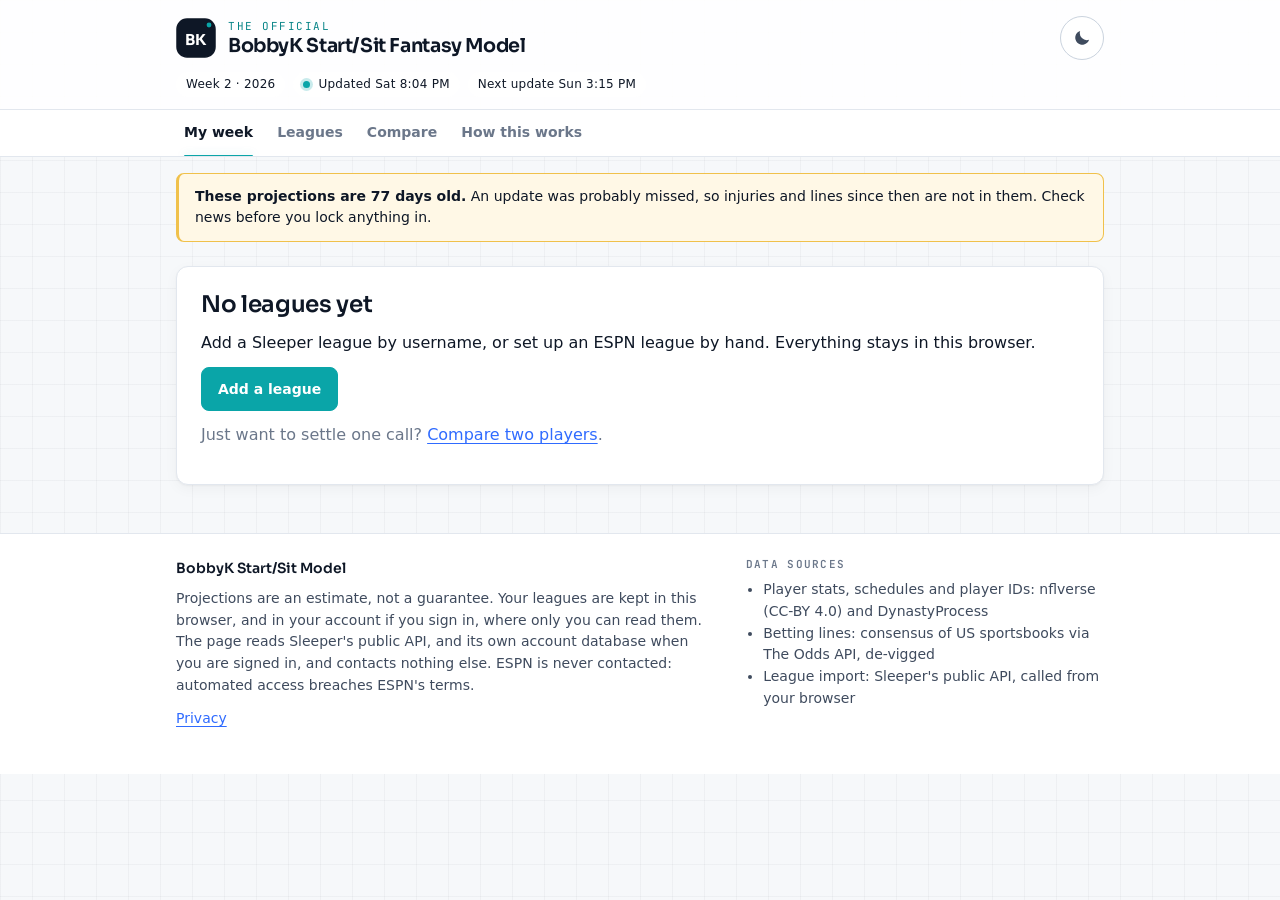
==== index.html @ d26a7072 "Projections for 2026 week 2 (2026-09-19T20:04:59Z)" ====
<!doctype html>
<html lang="en" data-theme="light">
<head>
<meta charset="utf-8">
<meta name="viewport" content="width=device-width, initial-scale=1">
<meta name="description" content="Start/sit calls for your fantasy lineup from the BobbyK Start/Sit Model, scored with your league's own settings.">
<meta name="theme-color" content="#F6F8FA">
<title>BobbyK Start/Sit Model</title>
<script src="theme.js?v=cae3276f67"></script>
<link rel="stylesheet" href="style.css?v=84d3b8c62e">
</head>
<body>
<a class="skip" href="#main">Skip to content</a>
<header class="site-header">
  <div class="wrap header-top">
    <a class="brand" href="./" aria-label="The Official BobbyK Start/Sit Fantasy Model - home">
      <svg class="mark" viewBox="0 0 40 40" aria-hidden="true" focusable="false">
        <rect x="1" y="1" width="38" height="38" rx="10" class="mark-plate"/>
        <text x="19" y="26.5" text-anchor="middle" class="mark-text">BK</text>
        <circle cx="33" cy="7" r="2.4" class="mark-dot"/>
      </svg>
      <span class="brand-text">
        <span class="brand-kicker">The Official</span>
        <span class="brand-name">BobbyK Start/Sit Fantasy Model</span>
      </span>
    </a>
    <button type="button" id="theme-toggle" class="icon-btn" data-action="toggle-theme" aria-label="Switch to dark theme" aria-pressed="false">
      <svg class="icon icon-moon" viewBox="0 0 24 24" aria-hidden="true" focusable="false"><path d="M20.5 14.2A8.5 8.5 0 0 1 9.8 3.5a8.5 8.5 0 1 0 10.7 10.7Z"/></svg>
      <svg class="icon icon-sun" viewBox="0 0 24 24" aria-hidden="true" focusable="false"><circle cx="12" cy="12" r="4.2"/><path d="M12 2.5v2.2M12 19.3v2.2M2.5 12h2.2M19.3 12h2.2M5.3 5.3l1.6 1.6M17.1 17.1l1.6 1.6M5.3 18.7l1.6-1.6M17.1 6.9l1.6-1.6"/></svg>
    </button>
  </div>
  <div class="wrap header-data">
    <div class="status-row">
      <p id="week" class="chip chip-week">Loading&hellip;</p>
      <p id="meta" class="meta"></p>
    </div>
    <div id="accuracy"></div>
    <div id="account" class="account" aria-live="polite"></div>
  </div>
  <nav class="tabs" aria-label="Sections">
    <div class="wrap tabs-inner">
      <button type="button" data-view="week" aria-current="page">My week</button>
      <button type="button" data-view="leagues" aria-current="false">Leagues</button>
      <button type="button" data-view="compare" aria-current="false">Compare</button>
      <button type="button" data-view="how" aria-current="false">How this works</button>
    </div>
  </nav>
</header>

<div class="wrap">
  <div id="stale-banner" class="notice notice-warn" role="status" hidden></div>
  <div id="sample-banner" class="notice notice-warn sample-banner" role="status" hidden>
    <strong>Sample data.</strong> This week's projections file is not published yet, so everything below uses invented numbers. Do not set a lineup from it.
  </div>
  <main id="main" tabindex="-1">
    <noscript><div class="notice notice-bad">This page needs JavaScript: every calculation runs in your browser.</div></noscript>
  </main>
</div>

<footer class="site-footer">
  <div class="wrap footer-grid">
    <div>
      <p class="footer-brand">BobbyK Start/Sit Model</p>
      <p>Projections are an estimate, not a guarantee. Your leagues are kept in this browser, and in your account if you sign in, where only you can read them. The page reads Sleeper's public API, and its own account database when you are signed in, and contacts nothing else. ESPN is never contacted: automated access breaches ESPN's terms.</p>
      <p><a href="privacy.html">Privacy</a></p>
    </div>
    <div>
      <h2 class="footer-head">Data sources</h2>
      <ul id="attribution" class="attribution"></ul>
    </div>
  </div>
</footer>
<script src="supabase.js?v=73964228a2"></script>
<script src="screenshot-import.js?v=59974bf2cd"></script>
<script src="app.js?v=fb5c510fed"></script>
</body>
</html>
---- style.css ----
/* The Official BobbyK Start/Sit Fantasy Model.
 *
 * A data provider's page: quiet grey-white ground, white instrument panels, navy ink, one electric
 * teal accent and a data blue for links. Futurism is kept to the undertone - a monospaced face for
 * every number, hairline rules, a faint teal glow on what is active - so the page reads as
 * professional first.
 *
 * Light is the default. Dark is a choice (the header toggle, saved to the device and to a signed-in
 * account), so the dark palette is keyed on [data-theme="dark"], not on the operating system.
 * Components read tokens only; a colour never lives inside a theme block. */

@font-face {
  font-family: "Sora";
  src: url("fonts/sora-latin-wght-normal.woff2") format("woff2");
  font-weight: 100 800;
  font-style: normal;
  font-display: swap;
}
@font-face {
  font-family: "JetBrains Mono";
  src: url("fonts/jetbrains-mono-latin-400-normal.woff2") format("woff2");
  font-weight: 400;
  font-style: normal;
  font-display: swap;
}
@font-face {
  font-family: "JetBrains Mono";
  src: url("fonts/jetbrains-mono-latin-600-normal.woff2") format("woff2");
  font-weight: 600;
  font-style: normal;
  font-display: swap;
}

:root {
  --ground: #f6f8fa;
  --ground-grid: rgba(14, 23, 38, 0.035);
  --surface: #ffffff;
  --surface-2: #f0f3f7;
  --surface-3: #e7ecf2;
  --ink: #0e1726;
  --ink-2: #3f4b5e;
  --ink-3: #6b778a;
  --rule: #e2e7ee;
  --rule-strong: #cad3de;
  --accent: #0aa5a8;
  --accent-strong: #078487;
  --accent-ink: #ffffff;
  --accent-soft: #e2f6f6;
  --glow: rgba(10, 165, 168, 0.22);
  --link: #2f6bff;
  --focus: #2f6bff;
  --shadow: 0 1px 2px rgba(14, 23, 38, 0.04), 0 4px 14px rgba(14, 23, 38, 0.04);

  --clear: #067d80;   --clear-bg: #e2f6f6;
  --lean: #2456d6;    --lean-bg: #e8eeff;
  --thin: #8a5d00;    --thin-bg: #fff3d6;
  --level: #556175;   --level-bg: #eef1f5;
  --forced: #5b49c2;  --forced-bg: #efebff;

  --inj-q: #8a5d00;   --inj-q-bg: #fff3d6;
  --inj-out: #b3261e; --inj-out-bg: #fdeceb;

  --warn-bg: #fff8e6; --warn-rule: #f0c14b;
  --bad-bg: #fdeeed;  --bad-rule: #e58a83;
  --ok-bg: #e6f7f5;   --ok-rule: #5cc9c0;

  --font: system-ui, -apple-system, "Segoe UI", Roboto, "Helvetica Neue", Arial, sans-serif;
  --display: "Sora", var(--font);
  --mono: "JetBrains Mono", ui-monospace, "SF Mono", "Cascadia Mono", Consolas, monospace;

  /* Type scale, 1.2 on a 16px base. */
  --t-2xs: 0.6875rem;
  --t-xs: 0.75rem;
  --t-sm: 0.875rem;
  --t-md: 1rem;
  --t-lg: 1.2rem;
  --t-xl: 1.44rem;
  --t-2xl: 1.728rem;

  --s-1: 0.25rem;
  --s-2: 0.5rem;
  --s-3: 0.75rem;
  --s-4: 1rem;
  --s-5: 1.5rem;
  --s-6: 2rem;

  --radius: 12px;
  --radius-sm: 8px;
}

:root[data-theme="dark"] {
  --ground: #0a111d;
  --ground-grid: rgba(120, 180, 220, 0.045);
  --surface: #0f1827;
  --surface-2: #142033;
  --surface-3: #1a2940;
  --ink: #e6edf6;
  --ink-2: #aab7c9;
  --ink-3: #7d8ba1;
  --rule: #1d2a3e;
  --rule-strong: #2b3b55;
  --accent: #23c4c7;
  --accent-strong: #4fd6d8;
  --accent-ink: #04161a;
  --accent-soft: #0c2c33;
  --glow: rgba(35, 196, 199, 0.28);
  --link: #7fa6ff;
  --focus: #7fa6ff;
  --shadow: 0 1px 2px rgba(0, 0, 0, 0.3), 0 6px 18px rgba(0, 0, 0, 0.25);

  --clear: #5fdcde;   --clear-bg: #0c2c33;
  --lean: #93b2ff;    --lean-bg: #15244a;
  --thin: #f0c870;    --thin-bg: #2d2410;
  --level: #aab7c9;   --level-bg: #182436;
  --forced: #b8a9ff;  --forced-bg: #231d45;

  --inj-q: #f0c870;   --inj-q-bg: #2d2410;
  --inj-out: #ff9d95; --inj-out-bg: #3a1614;

  --warn-bg: #251f0e; --warn-rule: #6b5419;
  --bad-bg: #2c1413;  --bad-rule: #7a302a;
  --ok-bg: #0c2624;   --ok-rule: #1f6f69;
}

*, *::before, *::after { box-sizing: border-box; }

html { -webkit-text-size-adjust: 100%; }

body {
  margin: 0;
  background-color: var(--ground);
  /* A hairline grid, barely there: the one texture on the page. */
  background-image:
    linear-gradient(var(--ground-grid) 1px, transparent 1px),
    linear-gradient(90deg, var(--ground-grid) 1px, transparent 1px);
  background-size: 32px 32px;
  color: var(--ink);
  font-family: var(--font);
  font-size: var(--t-md);
  line-height: 1.55;
  overflow-wrap: break-word;
}

.wrap {
  max-width: 60rem;
  margin: 0 auto;
  padding-inline: var(--s-4);
}

h1, h2, h3, h4 {
  font-family: var(--display);
  line-height: 1.2;
  margin: 0;
  letter-spacing: -0.015em;
  text-wrap: balance;
}
h1 { font-size: var(--t-2xl); font-weight: 650; }
h2 { font-size: var(--t-xl); font-weight: 600; }
h3 { font-size: var(--t-lg); font-weight: 600; }
h4 { font-size: var(--t-md); font-weight: 600; margin-top: var(--s-5); margin-bottom: var(--s-2); }
p { margin: 0 0 var(--s-3); }
code, .mono { font-family: var(--mono); font-size: 0.88em; }

a { color: var(--link); text-underline-offset: 0.18em; }
a:hover { text-decoration-thickness: 2px; }

.num { font-family: var(--mono); font-variant-numeric: tabular-nums; letter-spacing: -0.01em; }
.muted { color: var(--ink-3); }
.small { font-size: var(--t-sm); }
.strong { font-weight: 650; }

:focus-visible {
  outline: 2px solid var(--focus);
  outline-offset: 2px;
  border-radius: 4px;
}
#main:focus { outline: none; }

.skip {
  position: absolute;
  left: var(--s-2);
  top: -3rem;
  background: var(--surface);
  color: var(--ink);
  padding: var(--s-2) var(--s-3);
  border-radius: var(--radius-sm);
  z-index: 10;
}
.skip:focus { top: var(--s-2); }

/* ---- header ---- */

.site-header {
  background: color-mix(in srgb, var(--surface) 92%, transparent);
  border-bottom: 1px solid var(--rule);
}
.header-top {
  display: flex;
  align-items: center;
  justify-content: space-between;
  gap: var(--s-3);
  padding-top: var(--s-4);
}
.brand {
  display: inline-flex;
  align-items: center;
  gap: var(--s-3);
  color: var(--ink);
  text-decoration: none;
  min-width: 0;
}
.brand:hover .mark-plate { stroke: var(--accent); }
.mark { width: 2.5rem; height: 2.5rem; flex: none; }
.mark-plate { fill: var(--ink); stroke: var(--ink); stroke-width: 1.5; transition: stroke 0.2s ease; }
.mark-text {
  fill: var(--surface);
  font-family: var(--display);
  font-weight: 700;
  font-size: 15px;
  letter-spacing: -0.5px;
}
.mark-dot { fill: var(--accent); }
.brand-text { display: flex; flex-direction: column; min-width: 0; }
.brand-kicker {
  font-family: var(--mono);
  font-size: var(--t-2xs);
  letter-spacing: 0.14em;
  text-transform: uppercase;
  color: var(--accent-strong);
}
.brand-name {
  font-family: var(--display);
  font-weight: 650;
  font-size: var(--t-lg);
  letter-spacing: -0.02em;
  line-height: 1.15;
}

.icon-btn {
  appearance: none;
  flex: none;
  display: inline-grid;
  place-items: center;
  width: 44px;
  height: 44px;
  border-radius: 50%;
  border: 1px solid var(--rule-strong);
  background: var(--surface);
  color: var(--ink-2);
  cursor: pointer;
  transition: border-color 0.2s ease, box-shadow 0.2s ease, color 0.2s ease;
}
.icon-btn:hover { color: var(--accent-strong); border-color: var(--accent); box-shadow: 0 0 0 4px var(--glow); }
.icon { width: 20px; height: 20px; fill: none; stroke: currentColor; stroke-width: 1.8; stroke-linecap: round; }
.icon-moon { fill: currentColor; stroke: none; }
:root[data-theme="dark"] .icon-moon { display: none; }
:root:not([data-theme="dark"]) .icon-sun { display: none; }

.header-data { padding-block: var(--s-3) var(--s-3); }
.status-row {
  display: flex;
  flex-wrap: wrap;
  align-items: center;
  gap: var(--s-2);
}
.chip {
  display: inline-flex;
  align-items: center;
  gap: var(--s-2);
  margin: 0;
  font-family: var(--mono);
  font-size: var(--t-xs);
  font-weight: 600;
  letter-spacing: 0.02em;
  color: var(--ink-2);
  background: var(--surface-2);
  border: 1px solid var(--rule);
  border-radius: 999px;
  padding: 0.3rem 0.7rem;
  white-space: nowrap;
}
.chip-week { color: var(--ink); }
.chip-live::before {
  content: "";
  width: 7px;
  height: 7px;
  border-radius: 50%;
  background: var(--accent);
  box-shadow: 0 0 0 3px var(--glow);
}
.meta { display: contents; margin: 0; }

.metrics {
  display: grid;
  grid-template-columns: repeat(3, minmax(0, 1fr));
  gap: 1px;
  margin: var(--s-3) 0 0;
  background: var(--rule);
  border: 1px solid var(--rule);
  border-radius: var(--radius-sm);
  overflow: hidden;
}
.metrics:empty { display: none; }
.metric { background: var(--surface); padding: var(--s-2) var(--s-3); min-width: 0; }
.metric-value {
  display: block;
  font-family: var(--mono);
  font-weight: 600;
  font-size: var(--t-lg);
  color: var(--ink);
  font-variant-numeric: tabular-nums;
}
.metric-label {
  display: block;
  font-family: var(--mono);
  font-size: var(--t-2xs);
  letter-spacing: 0.08em;
  text-transform: uppercase;
  color: var(--ink-3);
}
.metrics-note { grid-column: 1 / -1; background: var(--surface); padding: 0 var(--s-3) var(--s-2); font-size: var(--t-xs); color: var(--ink-3); margin: 0; }

.account {
  display: flex;
  flex-wrap: wrap;
  align-items: center;
  gap: var(--s-2) var(--s-3);
  margin: var(--s-3) 0 0;
  font-size: var(--t-sm);
  color: var(--ink-2);
}
.account:empty { display: none; }
.account .who { font-weight: 600; color: var(--ink); overflow-wrap: anywhere; }
.account > span { font-size: var(--t-xs); color: var(--ink-3); }
.account .synced::before {
  content: "";
  display: inline-block;
  width: 7px;
  height: 7px;
  margin-right: 0.4rem;
  border-radius: 50%;
  background: var(--accent);
  box-shadow: 0 0 0 3px var(--glow);
  vertical-align: 0.1em;
}
.account .sync-bad { color: var(--inj-out); }

.tabs {
  position: sticky;
  top: 0;
  z-index: 5;
  background: color-mix(in srgb, var(--surface) 94%, transparent);
  backdrop-filter: blur(8px);
  border-top: 1px solid var(--rule);
}
.tabs-inner {
  display: flex;
  gap: var(--s-2);
  overflow-x: auto;
  scrollbar-width: none;
}
.tabs button {
  appearance: none;
  position: relative;
  background: none;
  border: 0;
  color: var(--ink-3);
  font: inherit;
  font-size: var(--t-sm);
  font-weight: 600;
  padding: var(--s-3) var(--s-2);
  white-space: nowrap;
  cursor: pointer;
  min-height: 46px;
  transition: color 0.15s ease;
}
.tabs button::after {
  content: "";
  position: absolute;
  left: var(--s-2);
  right: var(--s-2);
  bottom: -1px;
  height: 2px;
  border-radius: 2px;
  background: transparent;
}
.tabs button[aria-current="page"] { color: var(--ink); }
.tabs button[aria-current="page"]::after { background: var(--accent); box-shadow: 0 0 10px var(--glow); }
.tabs button:hover { color: var(--ink); }

/* ---- layout pieces ---- */

main { padding-block: var(--s-5) var(--s-6); display: block; }

.section-head {
  display: flex;
  align-items: flex-end;
  justify-content: space-between;
  gap: var(--s-3);
  flex-wrap: wrap;
  margin-bottom: var(--s-4);
}

.panel {
  background: var(--surface);
  border: 1px solid var(--rule);
  border-radius: var(--radius);
  box-shadow: var(--shadow);
  padding: var(--s-4);
  margin-bottom: var(--s-4);
}
.panel h3 + * { margin-top: var(--s-3); }
.panel > h3:not(:first-child) { margin-top: var(--s-5); }

.card-head {
  display: flex;
  justify-content: space-between;
  align-items: flex-start;
  gap: var(--s-3);
}
.card-head h3 + p { margin-top: var(--s-1); margin-bottom: 0; }
.card-head > p { margin: 0; }
.league-card .card-head { margin-bottom: var(--s-3); }

.empty-state { padding: var(--s-6) var(--s-5); }
.empty-state h2 { margin-bottom: var(--s-3); }

.summary h3 { font-size: var(--t-md); }

.stack { display: flex; flex-direction: column; gap: var(--s-2); margin-bottom: var(--s-3); }
.inline { display: flex; gap: var(--s-2); align-items: stretch; }
.inline.wrap { flex-wrap: wrap; padding: 0; margin: 0; }
.inline input, .inline select { flex: 1 1 auto; min-width: 0; }
.row-form { margin-bottom: var(--s-4); }
.row-form label { display: block; font-weight: 600; font-size: var(--t-sm); margin-bottom: var(--s-1); }

ul.plain { list-style: none; padding: 0; margin: 0 0 var(--s-3); }
ul.plain li { padding: var(--s-1) 0; }

/* ---- controls ---- */

input, select, textarea {
  font: inherit;
  font-size: var(--t-md); /* 16px stops iOS zooming on focus */
  color: var(--ink);
  background: var(--surface);
  border: 1px solid var(--rule-strong);
  border-radius: var(--radius-sm);
  padding: var(--s-2) var(--s-3);
  min-height: 44px;
  width: 100%;
  transition: border-color 0.15s ease, box-shadow 0.15s ease;
}
input:focus, select:focus, textarea:focus {
  outline: none;
  border-color: var(--accent);
  box-shadow: 0 0 0 4px var(--glow);
}
textarea { font-family: var(--mono); font-size: var(--t-sm); min-height: 8rem; resize: vertical; }
label { font-size: var(--t-sm); font-weight: 600; color: var(--ink-2); }

.btn {
  appearance: none;
  display: inline-flex;
  align-items: center;
  justify-content: center;
  gap: var(--s-2);
  font: inherit;
  font-size: var(--t-sm);
  font-weight: 600;
  color: var(--ink);
  background: var(--surface);
  border: 1px solid var(--rule-strong);
  border-radius: var(--radius-sm);
  padding: var(--s-2) var(--s-4);
  min-height: 44px;
  cursor: pointer;
  white-space: nowrap;
  transition: border-color 0.15s ease, box-shadow 0.15s ease, background 0.15s ease;
}
.btn:hover { border-color: var(--accent); box-shadow: 0 0 0 3px var(--glow); }
.btn:disabled { opacity: 0.55; cursor: not-allowed; box-shadow: none; }
.btn-primary { background: var(--accent); border-color: var(--accent); color: var(--accent-ink); }
.btn-primary:hover { background: var(--accent-strong); border-color: var(--accent-strong); }
.btn-small { min-height: 36px; padding: var(--s-1) var(--s-3); }
.btn-danger { color: var(--inj-out); border-color: var(--bad-rule); background: transparent; }
.btn-danger:hover { border-color: var(--inj-out); box-shadow: 0 0 0 3px var(--bad-bg); }
.linkish {
  appearance: none; background: none; border: 0; padding: 0; font: inherit;
  color: var(--link); text-decoration: underline; text-underline-offset: 0.18em; cursor: pointer;
}

.file-btn { position: relative; overflow: hidden; }
.file-btn input {
  position: absolute; inset: 0; opacity: 0; cursor: pointer; min-height: 0; padding: 0;
}
.file-btn:focus-within { outline: 2px solid var(--focus); outline-offset: 2px; }

fieldset { border: 0; padding: 0; margin: 0; }
legend { font-weight: 600; font-size: var(--t-sm); margin-bottom: var(--s-2); color: var(--ink-2); }

.slot-grid {
  display: grid;
  grid-template-columns: repeat(auto-fill, minmax(5.5rem, 1fr));
  gap: var(--s-2);
}
.slot-grid legend { grid-column: 1 / -1; }
.slot-grid label, .score-grid label {
  display: flex;
  flex-direction: column;
  gap: var(--s-1);
  font-weight: 500;
}
.score-grid {
  display: grid;
  grid-template-columns: repeat(auto-fill, minmax(9rem, 1fr));
  gap: var(--s-2) var(--s-3);
}
.score-grid code { font-size: var(--t-xs); color: var(--ink-3); }

details > summary {
  cursor: pointer;
  font-family: var(--display);
  font-weight: 600;
  font-size: var(--t-lg);
  min-height: 32px;
}
details[open] > summary { margin-bottom: var(--s-3); }

/* ---- pills: text as well as colour, never colour alone ---- */

.pill {
  display: inline-block;
  font-family: var(--mono);
  font-size: var(--t-2xs);
  font-weight: 600;
  letter-spacing: 0.06em;
  text-transform: uppercase;
  line-height: 1;
  padding: 0.38em 0.6em;
  border-radius: 6px;
  border: 1px solid color-mix(in srgb, currentColor 35%, transparent);
  vertical-align: 0.12em;
  white-space: nowrap;
}
.grade-clear { color: var(--clear); background: var(--clear-bg); }
.grade-lean { color: var(--lean); background: var(--lean-bg); }
.grade-thin { color: var(--thin); background: var(--thin-bg); }
.grade-level { color: var(--level); background: var(--level-bg); border-style: dashed; }
.grade-forced, .grade-empty, .grade-unmodelled { color: var(--forced); background: var(--forced-bg); }
.grade-locked, .pill-locked { color: var(--ink-2); background: var(--surface-2); }
.inj-questionable { color: var(--inj-q); background: var(--inj-q-bg); }
.inj-out { color: var(--inj-out); background: var(--inj-out-bg); }
.inj-other { color: var(--ink-2); background: var(--surface-2); }
.pill-tier { color: var(--accent-strong); background: var(--accent-soft); }

/* How sure the call is: a thin bar from a coin flip (empty) to certain (full). */
.meter {
  display: block;
  width: 100%;
  max-width: 12rem;
  height: 4px;
  margin: 0.45rem 0 0.1rem;
  border-radius: 4px;
  background: var(--surface-3);
  overflow: hidden;
}
.meter > span {
  display: block;
  height: 100%;
  width: var(--fill, 0%);
  border-radius: 4px;
  background: linear-gradient(90deg, var(--link), var(--accent));
  box-shadow: 0 0 8px var(--glow);
}

/* ---- notices ---- */

.notice {
  background: var(--surface);
  border: 1px solid var(--rule);
  border-left: 3px solid var(--rule-strong);
  border-radius: var(--radius-sm);
  padding: var(--s-3) var(--s-4);
  margin-bottom: var(--s-4);
  font-size: var(--t-sm);
}
.notice ul { margin: var(--s-2) 0; }
.notice .btn { margin-top: var(--s-2); }
.notice-warn { background: var(--warn-bg); border-color: var(--warn-rule); }
.notice-bad { background: var(--bad-bg); border-color: var(--bad-rule); }
.notice-ok { background: var(--ok-bg); border-color: var(--ok-rule); }
.sample-banner { margin-top: var(--s-4); margin-bottom: 0; }
#stale-banner:not([hidden]) { margin-top: var(--s-4); margin-bottom: 0; }

.ok-line { color: var(--clear); }
.note { color: var(--ink-2); font-style: italic; }
.warn { color: var(--inj-q); }

/* Screenshot import. */
.shot-working { display: flex; align-items: center; gap: var(--s-3); margin: var(--s-3) 0 0; color: var(--ink-2); }
.spinner {
  width: 18px; height: 18px; flex: none;
  border-radius: 50%;
  border: 2px solid var(--surface-3);
  border-top-color: var(--accent);
  animation: spin 0.9s linear infinite;
}
@keyframes spin { to { transform: rotate(360deg); } }
.pill-slot { color: var(--accent-strong); background: var(--accent-soft); min-width: 3.2em; text-align: center; }
/* The shape of a player's week: range, then the boom and bust chances. The five coloured labels
   this replaced (high floor, high ceiling, boom or bust, bust risk, steady) went on 16 September
   2026 - a threshold dressed as a fact, where 19% and 21% read as different players. */
.shape { font-size: var(--t-2xs); letter-spacing: 0.02em; white-space: nowrap; }
.shape .num { color: var(--ink-2); }
.shape .muted { letter-spacing: 0.04em; text-transform: uppercase; font-size: 0.92em; }
.shot-list li { justify-content: flex-start; }
.shot-panel { border-color: color-mix(in srgb, var(--accent) 45%, var(--rule)); }
.paste-option { margin-top: var(--s-4); }
.paste-option > summary { font-family: var(--font); font-size: var(--t-sm); font-weight: 600; color: var(--ink-2); }

/* The one-time theme question after a first sign-in. */
.theme-prompt { border-color: var(--accent); box-shadow: 0 0 0 4px var(--glow), var(--shadow); }
.theme-choices { display: flex; flex-wrap: wrap; gap: var(--s-2); margin-top: var(--s-3); }

/* ---- lineup table ---- */

.table-wrap {
  overflow-x: auto;
  -webkit-overflow-scrolling: touch;
  margin: 0 calc(-1 * var(--s-4));
  padding: 0 var(--s-4);
}
table {
  width: 100%;
  border-collapse: collapse;
  font-size: var(--t-sm);
}
th, td {
  text-align: left;
  vertical-align: top;
  padding: var(--s-3) var(--s-2);
  border-bottom: 1px solid var(--rule);
}
thead th {
  font-family: var(--mono);
  font-size: var(--t-2xs);
  text-transform: uppercase;
  letter-spacing: 0.1em;
  color: var(--ink-3);
  font-weight: 600;
  padding-block: var(--s-2);
  border-bottom-color: var(--rule-strong);
}
th.slot {
  font-family: var(--mono);
  font-size: var(--t-xs);
  font-weight: 600;
  color: var(--accent-strong);
  white-space: nowrap;
  width: 1%;
}
table.lineup { min-width: 38rem; }
.r { text-align: right; }
td.num, td .num { font-family: var(--mono); font-variant-numeric: tabular-nums; }
td.r.num { font-weight: 600; font-size: var(--t-md); white-space: nowrap; color: var(--ink); }
.pname { font-weight: 600; }
.psub {
  display: block;
  font-size: var(--t-xs);
  color: var(--ink-3);
  font-weight: 400;
  margin-top: 2px;
}
td.r.num .psub { font-size: var(--t-2xs); }
.psub.warn { color: var(--inj-q); }
.psub.note { color: var(--ink-2); }

/* ---- changes list ---- */

ul.changes { list-style: none; padding: 0; margin: 0; }
ul.changes li {
  display: grid;
  grid-template-columns: 6rem 1fr;
  gap: var(--s-3);
  align-items: start;
  padding: var(--s-3) 0;
  border-top: 1px solid var(--rule);
}
ul.changes li:first-child { border-top: 0; }
ul.changes .pill { justify-self: start; margin-top: 0.2em; }

/* ---- leagues ---- */

.league-list { list-style: none; padding: 0; margin: 0 0 var(--s-4); }
.league-row {
  appearance: none;
  width: 100%;
  text-align: left;
  font: inherit;
  color: inherit;
  background: var(--surface);
  border: 1px solid var(--rule);
  border-radius: var(--radius);
  box-shadow: var(--shadow);
  padding: var(--s-3) var(--s-4);
  margin-bottom: var(--s-2);
  cursor: pointer;
  transition: border-color 0.15s ease, box-shadow 0.15s ease;
}
.league-row:hover { border-color: var(--accent); box-shadow: 0 0 0 3px var(--glow), var(--shadow); }

.roster-list { list-style: none; padding: 0; margin: var(--s-3) 0 0; }
.roster-list li {
  display: flex;
  justify-content: space-between;
  align-items: center;
  gap: var(--s-2);
  padding: var(--s-2) 0;
  border-top: 1px solid var(--rule);
  font-size: var(--t-sm);
}

.picker-results { list-style: none; padding: 0; margin: 0; border-radius: var(--radius-sm); overflow: hidden; }
.picker-results:empty { display: none; }
.picker-results .pick {
  appearance: none;
  display: block;
  width: 100%;
  text-align: left;
  font: inherit;
  color: inherit;
  background: var(--surface-2);
  border: 0;
  border-bottom: 1px solid var(--rule);
  padding: var(--s-2) var(--s-3);
  min-height: 44px;
  cursor: pointer;
}
.picker-results .pick:hover { background: var(--accent-soft); }

.danger-zone { background: transparent; border-style: dashed; box-shadow: none; }

/* ---- compare ---- */

.compare-grid {
  display: grid;
  grid-template-columns: 1fr;
  gap: var(--s-3);
}
@media (min-width: 36rem) {
  .compare-grid { grid-template-columns: 1fr 1fr; }
}
.verdict {
  margin-top: var(--s-4);
  padding-top: var(--s-4);
  border-top: 1px solid var(--rule);
}
.verdict-line { font-family: var(--display); font-size: var(--t-xl); font-weight: 600; margin: var(--s-2) 0; }

/* ---- prose ---- */

.prose { max-width: 44rem; }
.prose h1 { margin-bottom: var(--s-3); }
.prose h2 { font-size: var(--t-lg); margin: var(--s-5) 0 var(--s-2); }
.prose ul { padding-left: 1.2rem; }
.prose li { margin-bottom: var(--s-2); }
dl.grades { display: grid; grid-template-columns: 7rem 1fr; gap: var(--s-2) var(--s-3); margin: var(--s-3) 0; }
dl.grades dt { margin: 0; }
dl.grades dd { margin: 0; font-size: var(--t-sm); }

/* ---- footer ---- */

.site-footer {
  border-top: 1px solid var(--rule);
  background: var(--surface);
  padding-block: var(--s-5) var(--s-6);
  font-size: var(--t-sm);
  color: var(--ink-2);
}
.footer-grid { display: grid; gap: var(--s-4); }
@media (min-width: 48rem) {
  .footer-grid { grid-template-columns: 3fr 2fr; gap: var(--s-6); }
}
.footer-brand { font-family: var(--display); font-weight: 600; color: var(--ink); margin-bottom: var(--s-2); }
.footer-head {
  font-family: var(--mono);
  font-size: var(--t-2xs);
  text-transform: uppercase;
  letter-spacing: 0.12em;
  color: var(--ink-3);
  margin: 0 0 var(--s-2);
}
.attribution { margin: 0; padding-left: 1.1rem; }

/* On a phone the lineup is a list, not a table. Five columns at 400px pushed the call - the one
   column anyone opens the page for - off the right edge behind a sideways scroll. */
@media (max-width: 47.99rem) {
  .brand-name { font-size: var(--t-md); }
  .metric-value { font-size: var(--t-md); }
  .metric { padding: var(--s-2); }
  .metric-label { letter-spacing: 0.04em; }
  .header-data { padding-block: var(--s-2) var(--s-3); }
  table.lineup { min-width: 0; }
  table.lineup thead { position: absolute; width: 1px; height: 1px; overflow: hidden; clip: rect(0 0 0 0); }
  table.lineup tr {
    display: grid;
    grid-template-columns: 3.25rem 1fr auto;
    column-gap: var(--s-2);
    padding-block: var(--s-3);
    border-bottom: 1px solid var(--rule);
  }
  table.lineup th, table.lineup td { border-bottom: 0; padding: 0 0 var(--s-1); }
  table.lineup td.call, table.lineup td.alt { grid-column: 2 / -1; }
  table.lineup td.alt::before {
    content: attr(data-label) ": ";
    color: var(--ink-3);
    font-size: var(--t-xs);
  }
}

@media (min-width: 48rem) {
  .panel { padding: var(--s-5); }
  .table-wrap { margin: 0; padding: 0; }
  table.lineup { min-width: 0; }
}

@media (prefers-reduced-motion: reduce) {
  *, *::before, *::after {
    animation-duration: 0.01ms !important;
    animation-iteration-count: 1 !important;
    transition-duration: 0.01ms !important;
    scroll-behavior: auto !important;
  }
}

/* The bench table. Same shape as the lineup above it, quieter: these are the calls not made. */
.lineup.bench th.slot { color: var(--ink-3); font-weight: 500; }
.lineup.bench td.why { color: var(--ink-2); font-size: var(--t-xs); }


/* ---- Roster moves: waivers, trades, and the switch you already made ---------------------------
   The page holds ESPN rosters by hand, so these are the controls that keep it honest between
   Wednesday's waivers and a Sunday trade. */
.notice-ask { border-left: 3px solid var(--accent); background: var(--surface-2); }
.waiver-ask-list li { display: flex; align-items: center; justify-content: space-between;
  gap: 12px; padding: 5px 0; }
.tx-panel .card-head { align-items: center; }
.tx-roster { max-height: 15rem; overflow-y: auto; }
.picker-results .pick.picked { font-weight: 600; color: var(--accent); }
.chips { display: flex; flex-wrap: wrap; gap: 6px; margin-top: 8px; }
.chip { border: 1px solid var(--line); border-radius: 999px; background: var(--surface);
  color: var(--ink); font: inherit; font-size: var(--t-xs); padding: 3px 10px; cursor: pointer; }
.chip:hover { border-color: var(--accent); color: var(--accent); }
.btn-quiet { background: transparent; border-color: var(--line); color: var(--ink-2); }
/* The one-line reason under a call. Michael, 19 September 2026: brief, conversational, and it
   explains WHY rather than repeating how big the gap is. */
.psub.why { color: var(--ink-2); font-style: italic; }
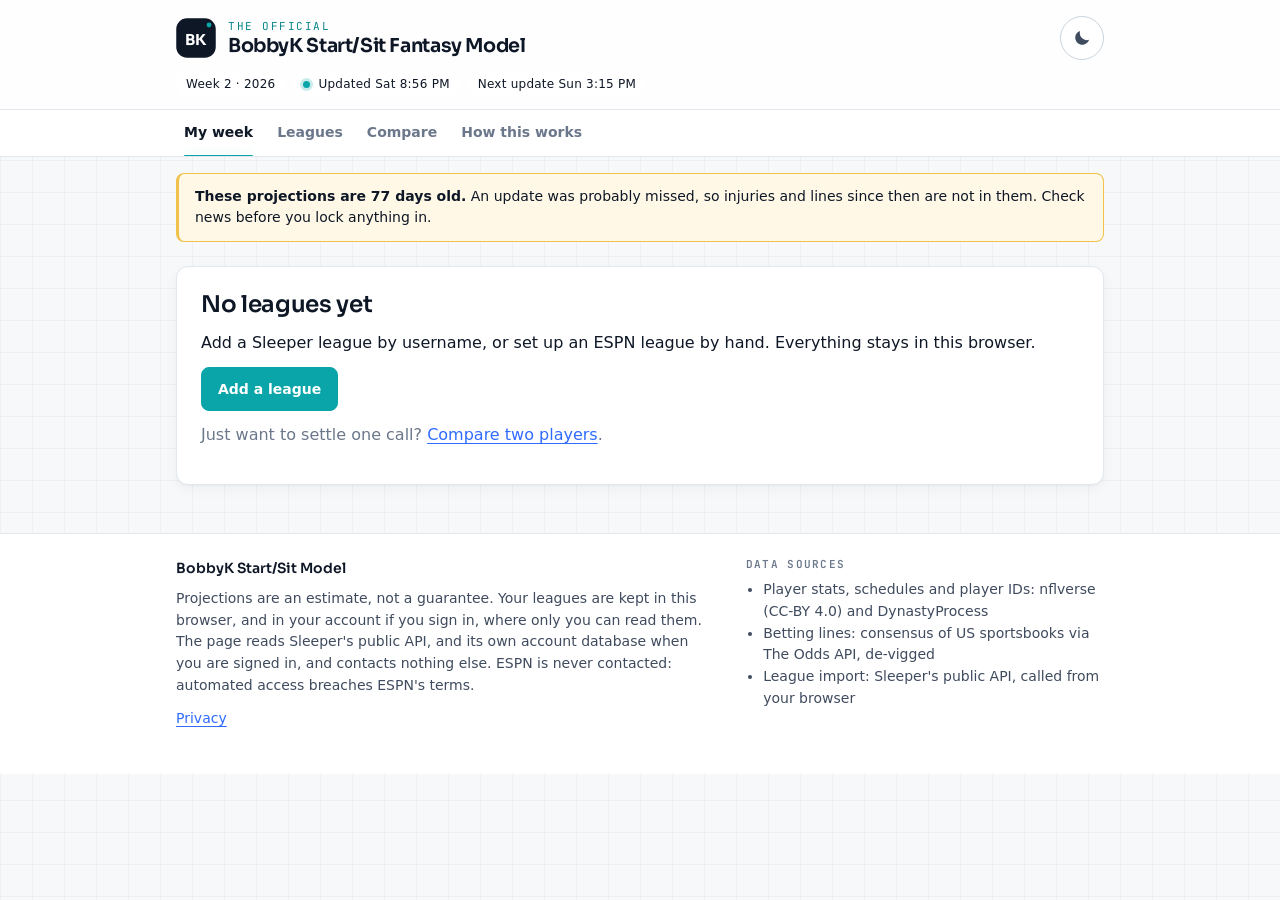
==== commit 7aa30264: "Projections for 2026 week 2 (2026-09-19T20:56:41Z)" ====
--- a/index.html
+++ b/index.html
@@ -7,7 +7,7 @@
 <meta name="theme-color" content="#F6F8FA">
 <title>BobbyK Start/Sit Model</title>
 <script src="theme.js?v=cae3276f67"></script>
-<link rel="stylesheet" href="style.css?v=84d3b8c62e">
+<link rel="stylesheet" href="style.css?v=8543fbd10d">
 </head>
 <body>
 <a class="skip" href="#main">Skip to content</a>
@@ -72,6 +72,6 @@
 </footer>
 <script src="supabase.js?v=73964228a2"></script>
 <script src="screenshot-import.js?v=59974bf2cd"></script>
-<script src="app.js?v=fb5c510fed"></script>
+<script src="app.js?v=50933e1f46"></script>
 </body>
 </html>
--- a/style.css
+++ b/style.css
@@ -856,3 +856,13 @@
 /* The one-line reason under a call. Michael, 19 September 2026: brief, conversational, and it
    explains WHY rather than repeating how big the gap is. */
 .psub.why { color: var(--ink-2); font-style: italic; }
+
+
+/* The screenshot drop zone. Win+Shift+S leaves the snip on the clipboard and nowhere else, so
+   paste and drag are the two paths a file button cannot serve. */
+.shot-drop { border: 1px dashed var(--line); border-radius: 10px; padding: 14px;
+  text-align: center; transition: border-color .15s ease, background .15s ease; }
+.shot-drop.dropping { border-color: var(--accent); background: var(--surface-2); }
+.shot-drop-hint { margin: 10px 0 0; }
+.shot-drop-hint kbd { font-family: var(--mono, monospace); font-size: .9em; border: 1px solid var(--line);
+  border-bottom-width: 2px; border-radius: 4px; padding: 1px 5px; background: var(--surface); }
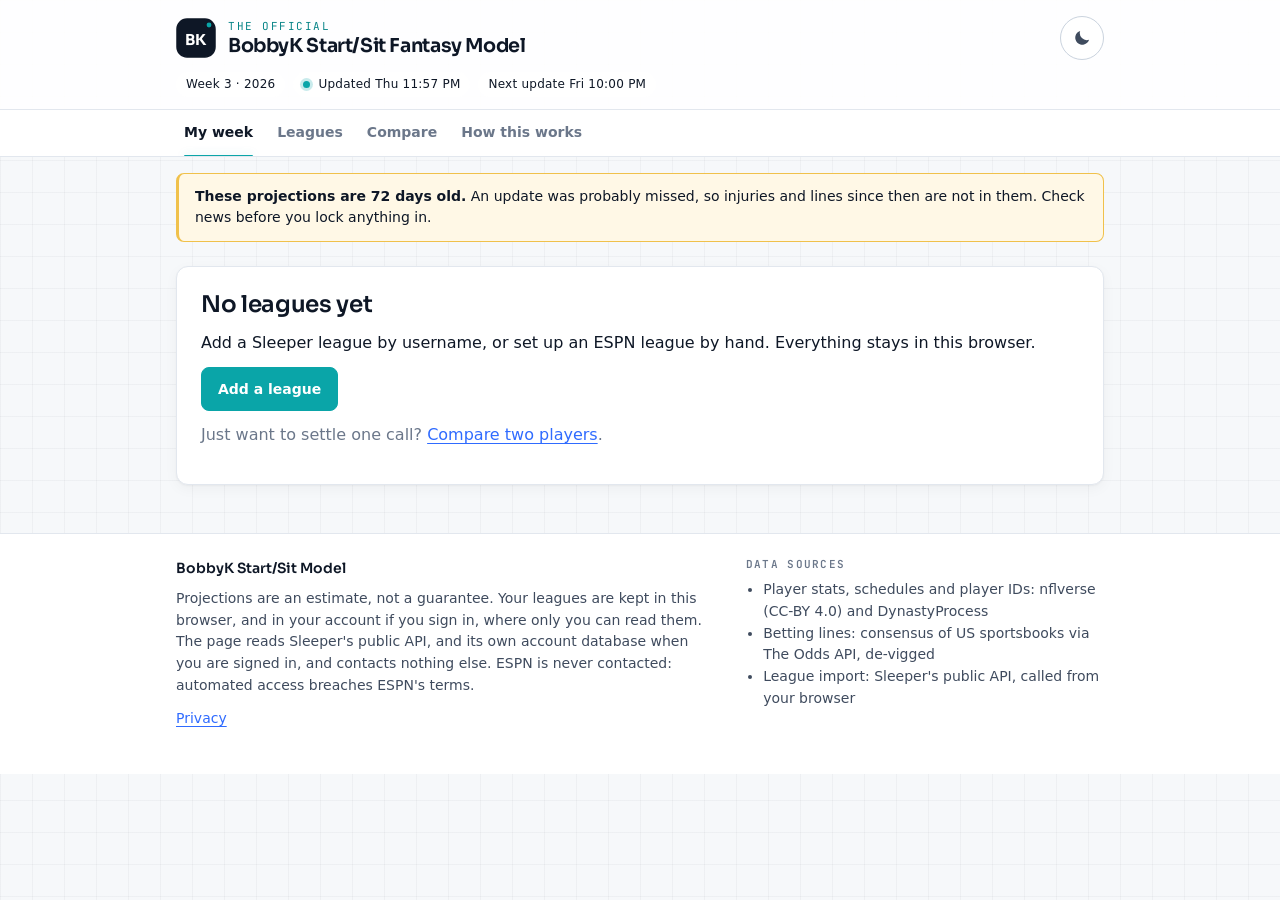
==== commit fd2dcc7d: "Projections for 2026 week 3 (2026-09-24T23:57:02Z)" ====
--- a/index.html
+++ b/index.html
@@ -7,7 +7,7 @@
 <meta name="theme-color" content="#F6F8FA">
 <title>BobbyK Start/Sit Model</title>
 <script src="theme.js?v=cae3276f67"></script>
-<link rel="stylesheet" href="style.css?v=8543fbd10d">
+<link rel="stylesheet" href="style.css?v=e1ce888bc8">
 </head>
 <body>
 <a class="skip" href="#main">Skip to content</a>
@@ -72,6 +72,6 @@
 </footer>
 <script src="supabase.js?v=73964228a2"></script>
 <script src="screenshot-import.js?v=59974bf2cd"></script>
-<script src="app.js?v=50933e1f46"></script>
+<script src="app.js?v=c920da004f"></script>
 </body>
 </html>
--- a/style.css
+++ b/style.css
@@ -866,3 +866,6 @@
 .shot-drop-hint { margin: 10px 0 0; }
 .shot-drop-hint kbd { font-family: var(--mono, monospace); font-size: .9em; border: 1px solid var(--line);
   border-bottom-width: 2px; border-radius: 4px; padding: 1px 5px; background: var(--surface); }
+
+/* The roster-move buttons, in the league header beside the name and platform. */
+.league-moves { display: flex; gap: 8px; flex-wrap: wrap; }
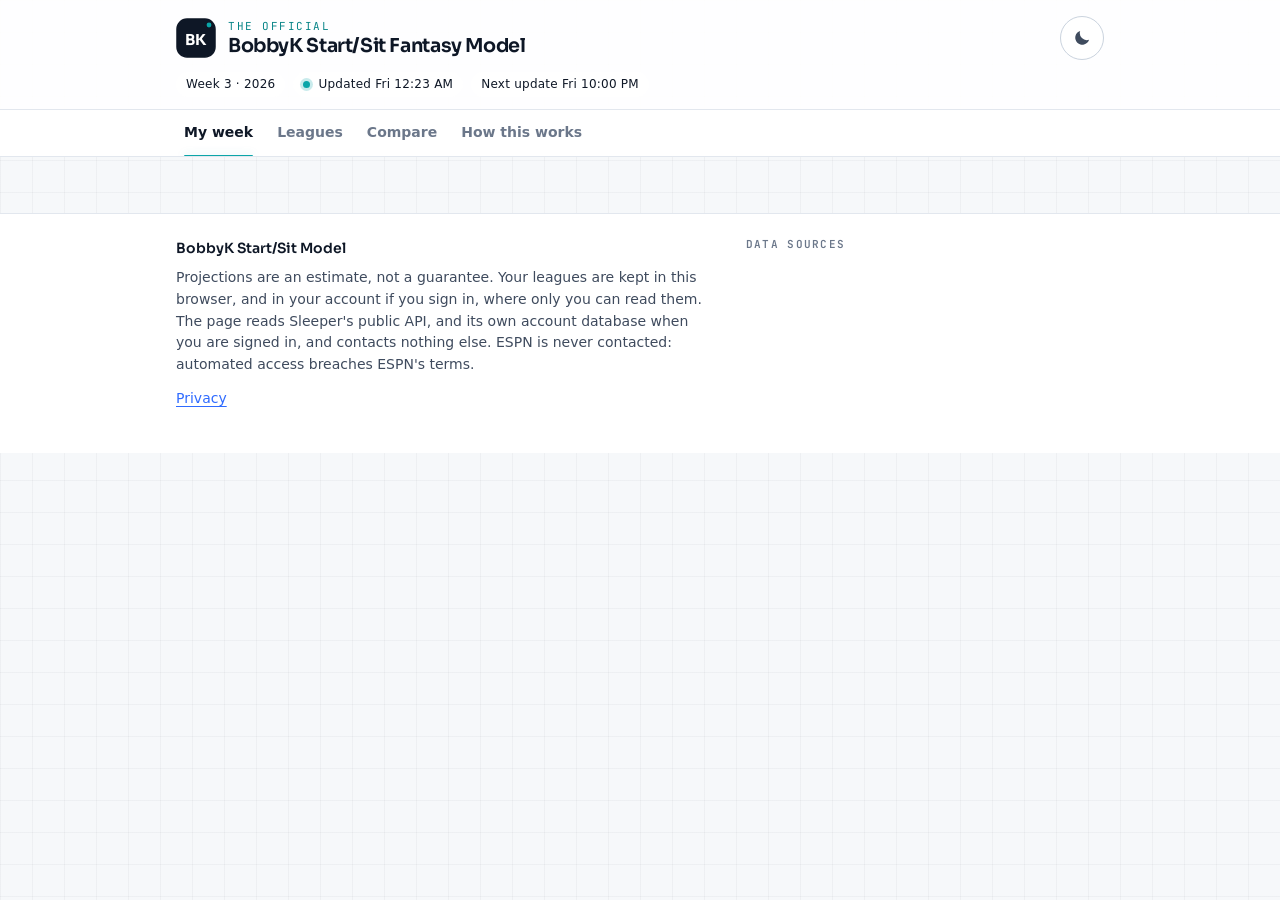
==== commit 4de22cf1: "Projections for 2026 week 3 (2026-09-25T00:23:33Z)" ====
--- a/index.html
+++ b/index.html
@@ -48,7 +48,8 @@
 </header>
 
 <div class="wrap">
-  <div id="stale-banner" class="notice notice-warn" role="status" hidden></div>
+  <div id="market-banner" class="notice notice-bad" role="status" hidden></div>
+      <div id="stale-banner" class="notice notice-warn" role="status" hidden></div>
   <div id="sample-banner" class="notice notice-warn sample-banner" role="status" hidden>
     <strong>Sample data.</strong> This week's projections file is not published yet, so everything below uses invented numbers. Do not set a lineup from it.
   </div>
@@ -72,6 +73,6 @@
 </footer>
 <script src="supabase.js?v=73964228a2"></script>
 <script src="screenshot-import.js?v=59974bf2cd"></script>
-<script src="app.js?v=c920da004f"></script>
+<script src="app.js?v=8f24acb975"></script>
 </body>
 </html>
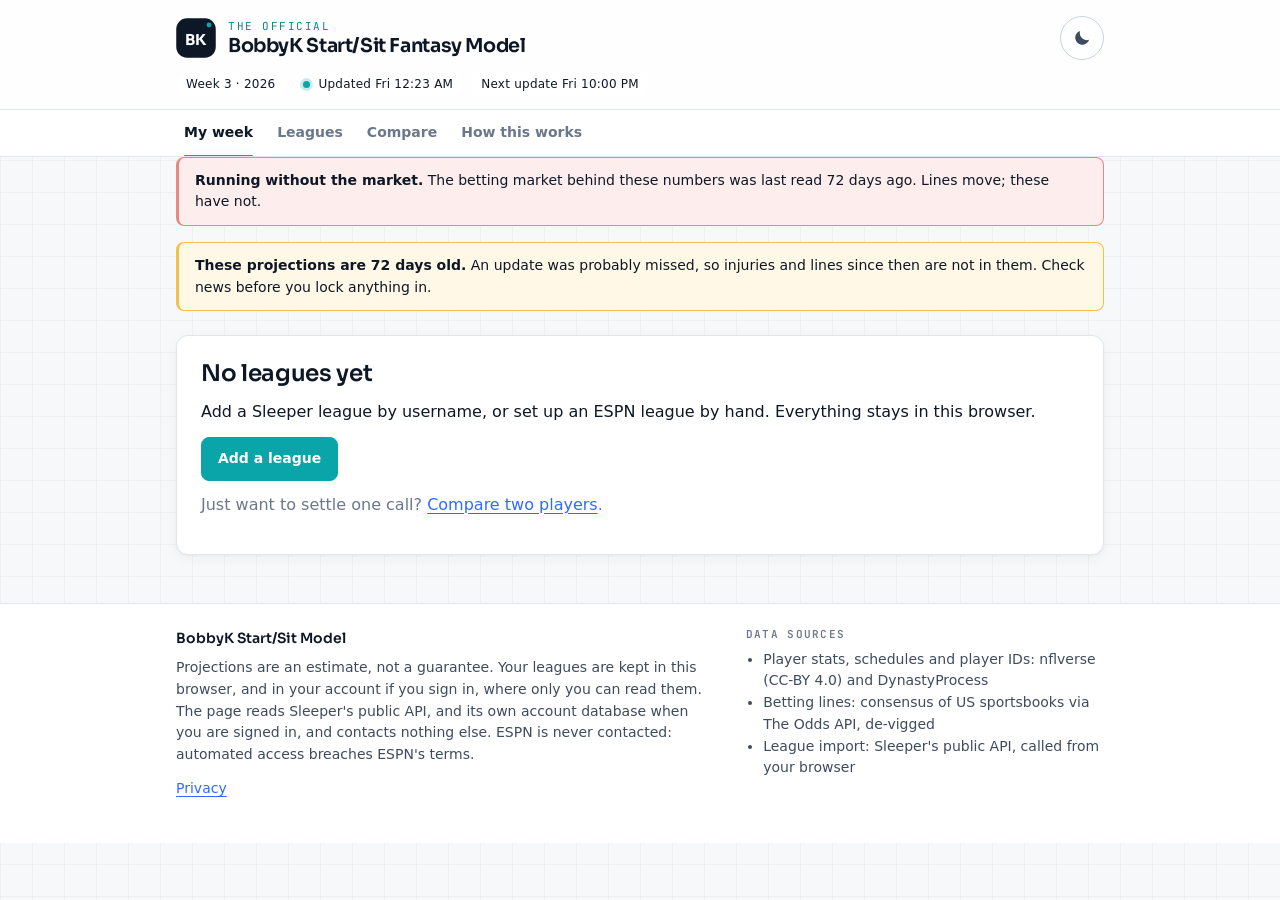
==== commit 4e4da117: "Projections for 2026 week 3 (2026-09-25T00:23:33Z)" ====
--- a/index.html
+++ b/index.html
@@ -7,7 +7,7 @@
 <meta name="theme-color" content="#F6F8FA">
 <title>BobbyK Start/Sit Model</title>
 <script src="theme.js?v=cae3276f67"></script>
-<link rel="stylesheet" href="style.css?v=e1ce888bc8">
+<link rel="stylesheet" href="style.css?v=b65d84ca06">
 </head>
 <body>
 <a class="skip" href="#main">Skip to content</a>
@@ -73,6 +73,6 @@
 </footer>
 <script src="supabase.js?v=73964228a2"></script>
 <script src="screenshot-import.js?v=59974bf2cd"></script>
-<script src="app.js?v=8f24acb975"></script>
+<script src="app.js?v=fba1ea746e"></script>
 </body>
 </html>
--- a/style.css
+++ b/style.css
@@ -869,3 +869,11 @@
 
 /* The roster-move buttons, in the league header beside the name and platform. */
 .league-moves { display: flex; gap: 8px; flex-wrap: wrap; }
+
+/* Setting the current lineup: once, then the page keeps it. Replaces "paste the roster again". */
+.lineup-set-grid { display: grid; gap: 8px; }
+.lineup-set-row { display: grid; grid-template-columns: 5.5rem 1fr; align-items: center; gap: 10px; }
+.lineup-set-row .slot { font-size: var(--t-2xs); letter-spacing: .06em; text-transform: uppercase;
+  color: var(--ink-3); }
+.lineup-set-row select { width: 100%; padding: 6px 8px; font: inherit; }
+@media (max-width: 30rem) { .lineup-set-row { grid-template-columns: 1fr; gap: 2px; } }
